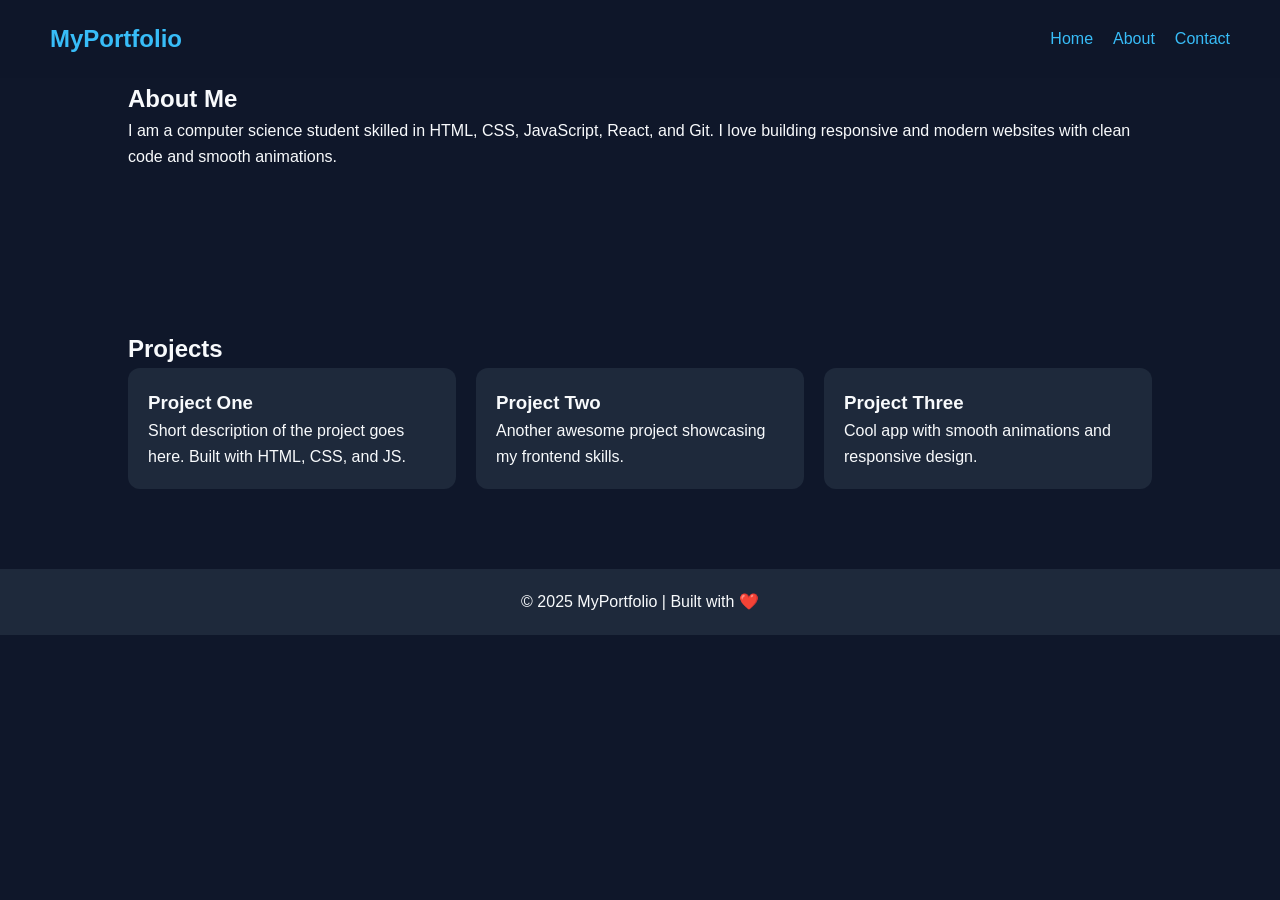
==== about.html @ 61aa77dc "initial commit" ====
<!DOCTYPE html>
<html lang="en">
<head>
    <meta charset="UTF-8">
    <meta name="viewport" content="width=device-width, initial-scale=1.0">
      <title>My Portfolio</title>
    <link  rel="stylesheet" href="style.css">
</head>
<body>
  <!-- Navbar -->
  <nav>
    <h2>MyPortfolio</h2>
    <ul>
        <li><a href="index.html">Home</a></li>
      <li><a href="about.html">About</a></li>
      <li><a href="contact.html">Contact</a></li>
    </ul>
  </nav>
 <section id="about">
    <h2>About Me</h2>
    <p>I am a computer science student skilled in HTML, CSS, JavaScript, React, and Git. I love building responsive and modern websites with clean code and smooth animations.</p>
  </section>
  <!-- Projects -->
  <section id="projects">
    <h2>Projects</h2>
    <div class="projects">
      <div class="card">
        <h3>Project One</h3>
        <p>Short description of the project goes here. Built with HTML, CSS, and JS.</p>
      </div>
      <div class="card">
        <h3>Project Two</h3>
        <p>Another awesome project showcasing my frontend skills.</p>
      </div>
      <div class="card">
        <h3>Project Three</h3>
        <p>Cool app with smooth animations and responsive design.</p>
      </div>
    </div>
  </section>
  <!-- Footer -->
  <footer>
    <p>© 2025 MyPortfolio | Built with ❤️</p>
  </footer>
</body>
</html>
---- style.css ----
/* ===== Global Styles ===== */
    * {
      margin: 0;
      padding: 0;
      box-sizing: border-box;
      font-family: "Poppins", sans-serif;
    }
    body {
      background: #0f172a;
      color: #f8fafc;
      line-height: 1.6;
      overflow-x: hidden;
    }
    h1, h2, h3 {
      font-weight: 600;
    }
    a {
      color: #38bdf8;
      text-decoration: none;
    }

    /* ===== Navigation ===== */
    nav {
      position: fixed;
      width: 100%;
      top: 0;
      left: 0;
      padding: 20px 50px;
      display: flex;
      justify-content: space-between;
      align-items: center;
      background: rgba(15, 23, 42, 0.9);
      backdrop-filter: blur(10px);
      z-index: 1000;
    }
    nav h2 {
      color: #38bdf8;
    }
    nav ul {
      display: flex;
      gap: 20px;
      list-style: none;
    }
    nav ul li a {
      font-weight: 500;
      transition: color 0.3s;
    }
    nav ul li a:hover {
      color: #facc15;
    }

    /* ===== Hero Section ===== */
    .hero {
      height: 100vh;
      display: flex;
      flex-direction: column;
      justify-content: center;
      align-items: center;
      text-align: center;
      
    }
    .hero h1 {
      font-size: 3rem;
      color: #d1ab14;
      margin-bottom: 10px;
      font-weight: bold;
      justify-content: center;
      
    }
    .hero p {
      max-width: 600px;
      font-size: 1.2rem;
      opacity: 0.9;
    }
    .btn {
      margin-top: 20px;
      padding: 12px 30px;
      border: none;
      border-radius: 30px;
      background: linear-gradient(90deg, #38bdf8, #0ea5e9);
      color: white;
      font-size: 1rem;
      cursor: pointer;
      transition: transform 0.3s;
    }
    .btn:hover {
      transform: scale(1.1);
    }

    /* ===== Sections ===== */
    section {
      padding: 80px 10%;
    
    }
    
    
    .projects {
      display: grid;
      grid-template-columns: repeat(auto-fit, minmax(280px, 1fr));
      gap: 20px;
    }
    .card {
      background: #1e293b;
      border-radius: 12px;
      padding: 20px;
      transition: transform 0.3s, box-shadow 0.3s;
    }
    .card:hover {
      transform: translateY(-10px);
      box-shadow: 0 10px 20px rgba(0,0,0,0.3);
    }

    /* ===== Footer ===== */
    footer {
      text-align: center;
      padding: 20px;
      background: #1e293b;
    }

    /* ===== Animations ===== */
    @keyframes fadeIn {
      from { opacity: 0; transform: translateY(20px); }
      to { opacity: 1; transform: translateY(0); }
    }
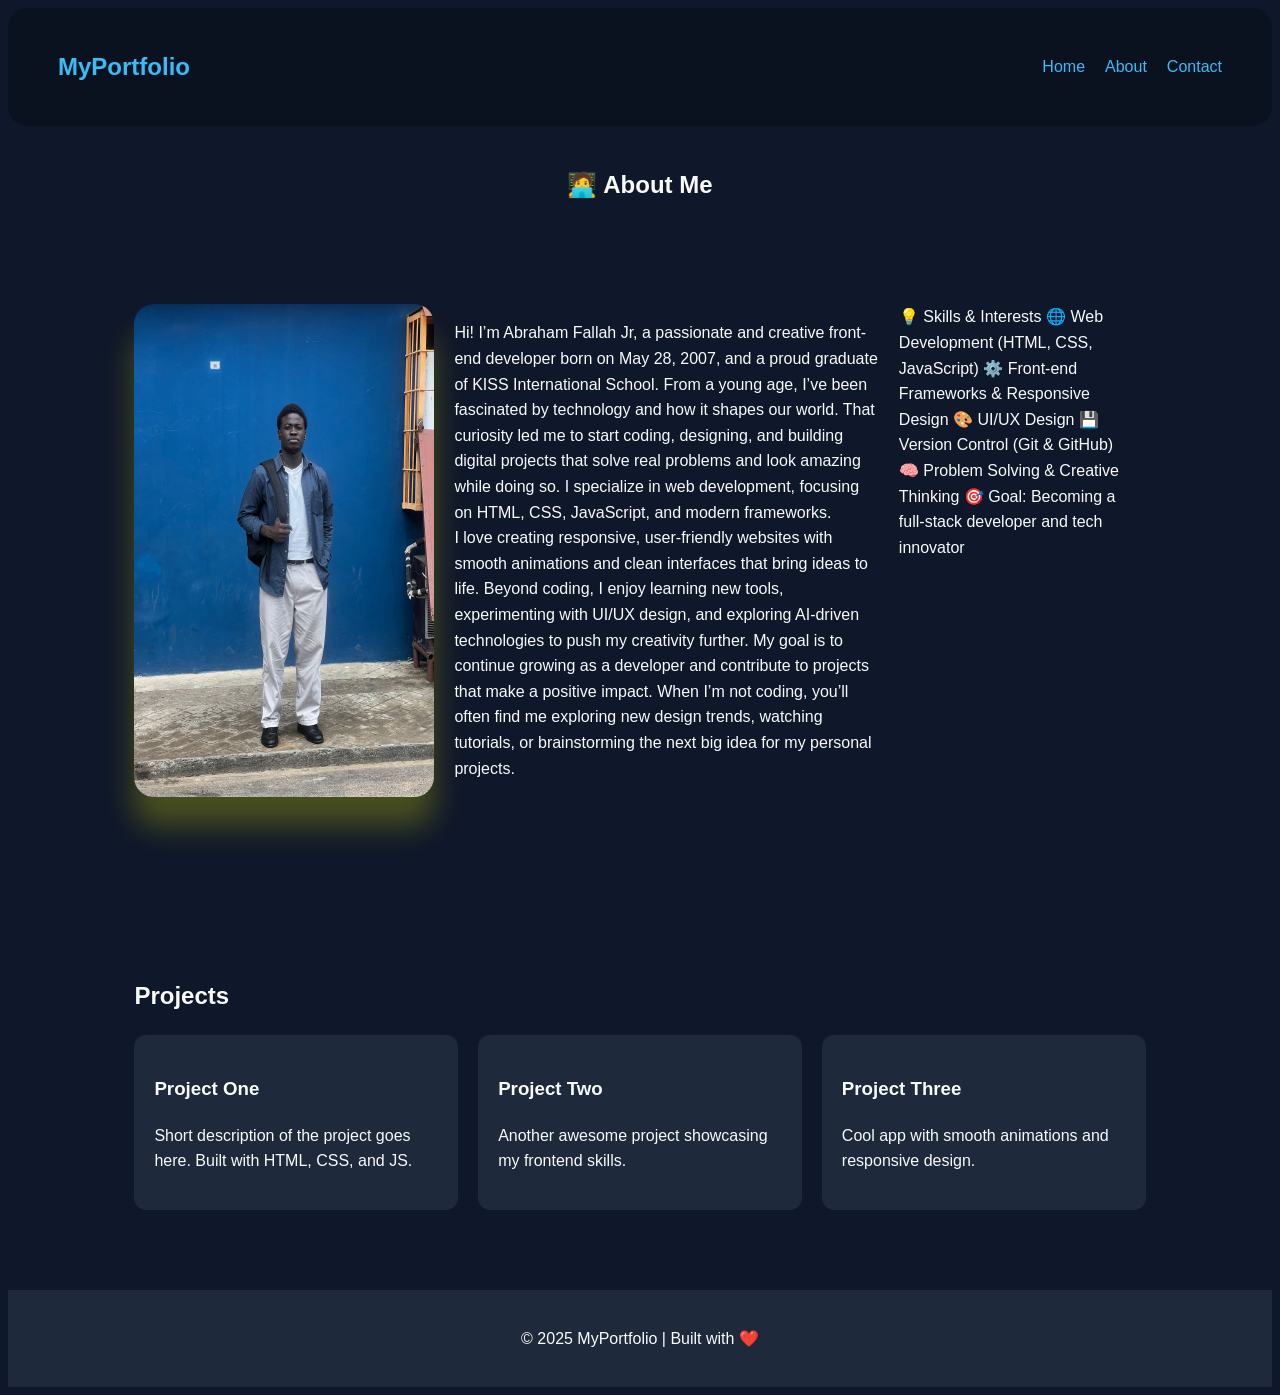
==== commit e8033d29: "updated all the pages" ====
--- a/about.html
+++ b/about.html
@@ -16,9 +16,33 @@
       <li><a href="contact.html">Contact</a></li>
     </ul>
   </nav>
- <section id="about">
-    <h2>About Me</h2>
-    <p>I am a computer science student skilled in HTML, CSS, JavaScript, React, and Git. I love building responsive and modern websites with clean code and smooth animations.</p>
+    <div class="head">
+        <h2>🧑‍💻 About Me</h2>
+    </div>
+ <section id="about" class="about">
+   <img src="/my image/WhatsApp Image 2025-09-10 at 19.40.12_df5ffc59.jpg" id="img">
+    <p>
+Hi! I’m Abraham Fallah Jr, a passionate and creative front-end developer born on May 28, 2007, and a proud graduate of KISS International School.
+From a young age, I’ve been fascinated by technology and how it shapes our world. That curiosity led me to start coding, designing, and building digital projects that solve real problems and look amazing while doing so.
+I specialize in web development, focusing on HTML, CSS, JavaScript, and modern frameworks.<br> I love creating responsive, user-friendly websites with smooth animations and clean interfaces that bring ideas to life.
+Beyond coding, I enjoy learning new tools, experimenting with UI/UX design, and exploring AI-driven technologies to push my creativity further. My goal is to continue growing as a developer and contribute to projects that make a positive impact.
+When I’m not coding, you’ll often find me exploring new design trends, watching tutorials, or brainstorming the next big idea for my personal projects.
+
+</P>
+💡 Skills & Interests
+
+🌐 Web Development (HTML, CSS, JavaScript)
+
+⚙️ Front-end Frameworks & Responsive Design
+
+🎨 UI/UX Design
+
+💾 Version Control (Git & GitHub)
+
+🧠 Problem Solving & Creative Thinking
+
+🎯 Goal: Becoming a full-stack developer and tech innovator
+</p>
   </section>
   <!-- Projects -->
   <section id="projects">
--- a/style.css
+++ b/style.css
@@ -1,7 +1,7 @@
    /* ===== Global Styles ===== */
     * {
-      margin: 0;
-      padding: 0;
+      
+      
       box-sizing: border-box;
       font-family: "Poppins", sans-serif;
     }
@@ -9,7 +9,7 @@
       background: #0f172a;
       color: #f8fafc;
       line-height: 1.6;
-      overflow-x: hidden;
+      
     }
     h1, h2, h3 {
       font-weight: 600;
@@ -21,17 +21,18 @@
 
     /* ===== Navigation ===== */
     nav {
-      position: fixed;
+      position: relative;
       width: 100%;
-      top: 0;
-      left: 0;
+      height: 13%;
       padding: 20px 50px;
       display: flex;
       justify-content: space-between;
       align-items: center;
-      background: rgba(15, 23, 42, 0.9);
-      backdrop-filter: blur(10px);
-      z-index: 1000;
+      background: rgba(11, 17, 31, 0.9);
+      backdrop-filter: blur(50px);
+      border: #0ea5e9;
+      border-radius: 20px;
+      
     }
     nav h2 {
       color: #38bdf8;
@@ -51,13 +52,20 @@
 
     /* ===== Hero Section ===== */
     .hero {
-      height: 100vh;
+      height: 90vh;
       display: flex;
       flex-direction: column;
       justify-content: center;
       align-items: center;
       text-align: center;
       
+    }
+    .hero img{
+    width: 100px;
+    display: flex;
+    border-radius: 100px;
+     box-shadow: 0 10px 20px rgba(208, 211, 6, 0.3);
+    
     }
     .hero h1 {
       font-size: 3rem;
@@ -90,10 +98,16 @@
     /* ===== Sections ===== */
     section {
       padding: 80px 10%;
-    
     }
-    
-    
+    .about{
+      display: flex;
+      gap: 20px;
+    }
+    .head{
+      text-align: center;
+      padding-top: 20px;
+      padding-bottom: 0px;
+    }
     .projects {
       display: grid;
       grid-template-columns: repeat(auto-fit, minmax(280px, 1fr));
@@ -107,7 +121,7 @@
     }
     .card:hover {
       transform: translateY(-10px);
-      box-shadow: 0 10px 20px rgba(0,0,0,0.3);
+      box-shadow: 0 10px 20px rgba(208, 211, 6, 0.3);
     }
 
     /* ===== Footer ===== */
@@ -115,10 +129,35 @@
       text-align: center;
       padding: 20px;
       background: #1e293b;
+      width: 100%;
+  
     }
 
     /* ===== Animations ===== */
     @keyframes fadeIn {
       from { opacity: 0; transform: translateY(20px); }
       to { opacity: 1; transform: translateY(0); }
+    }
+    .contactinfo {
+      text-align: center;
+      justify-content: center;
+    }
+    #foot{
+      position: relative;
+    }
+    #img{
+      width: 300px;
+      border-radius: 20px;
+       box-shadow: 0px 29px 30px rgba(208, 211, 6, 0.3);
+
+    }
+    img:hover{
+      transform: translateY(-10px);
+    }
+    img{
+      transition: transform 0.3s;
+      
+    }
+    .skills-h2{
+      display: grid;
     }
